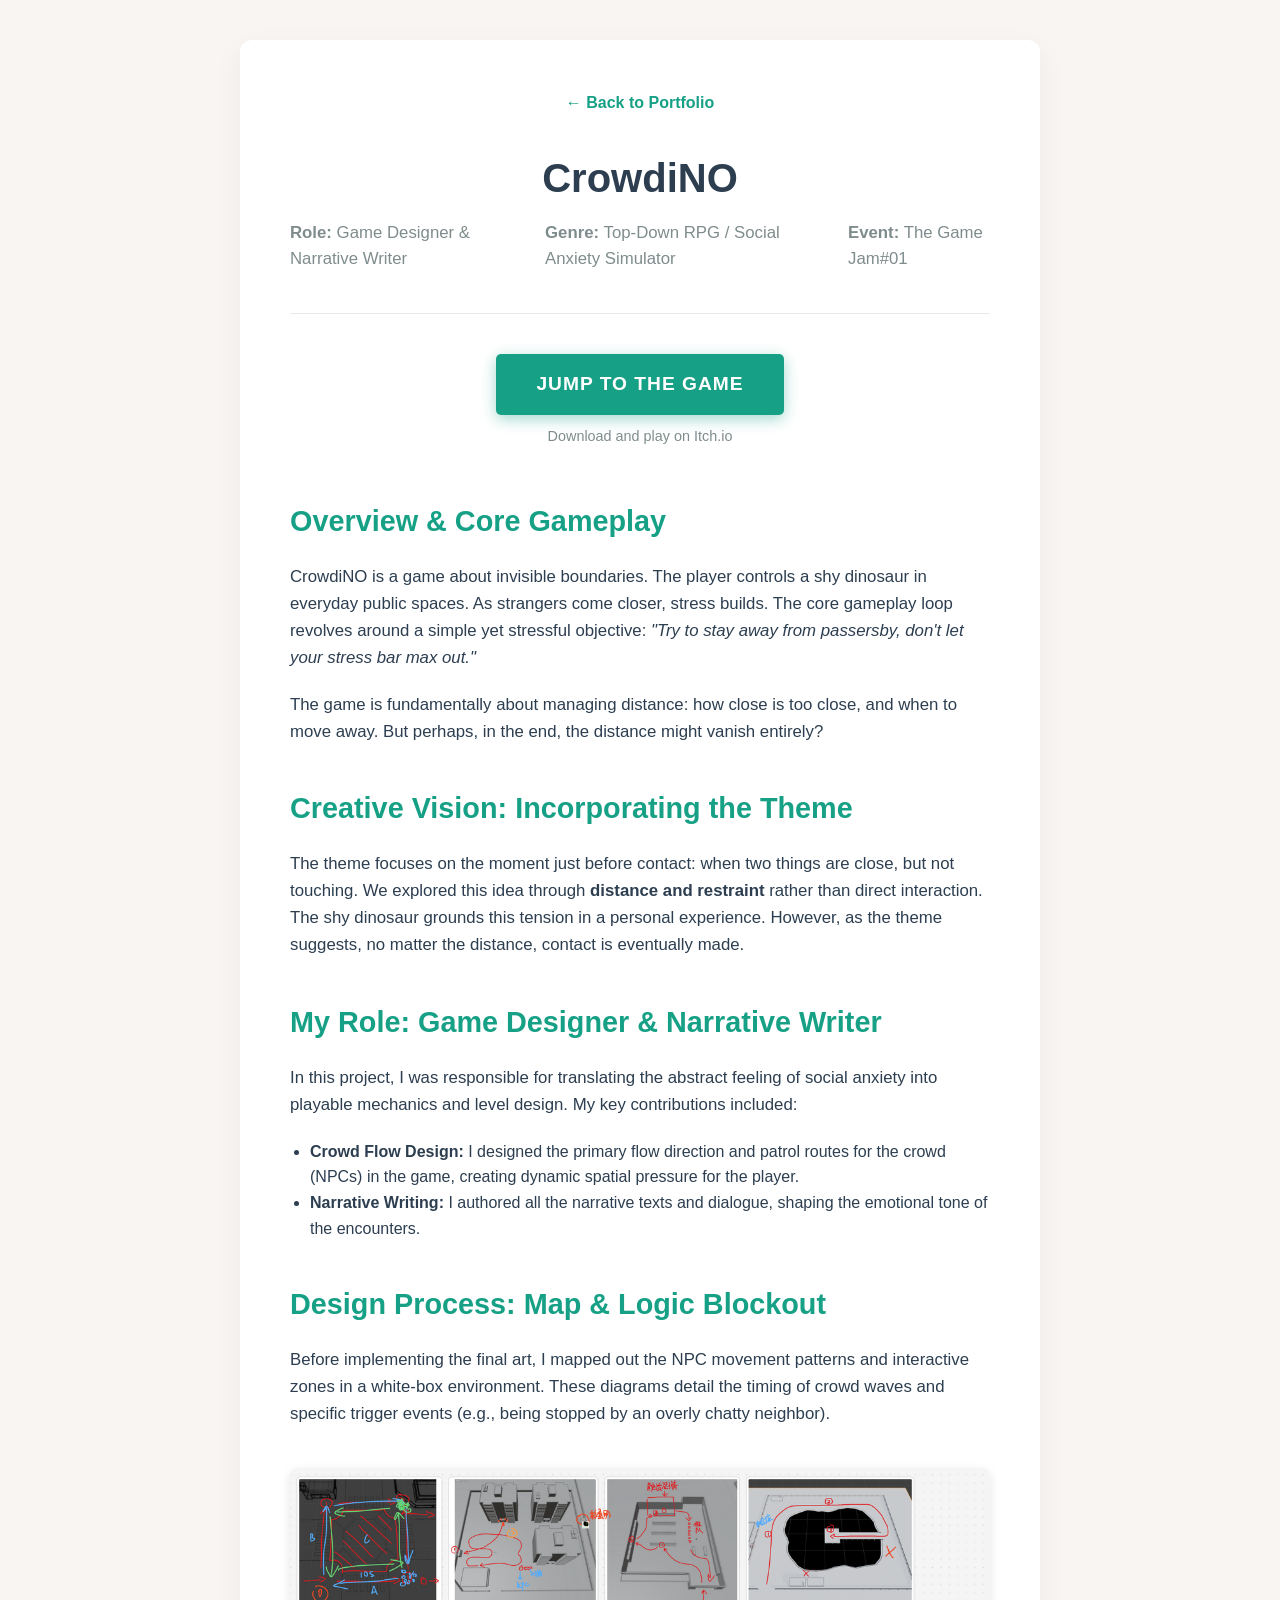
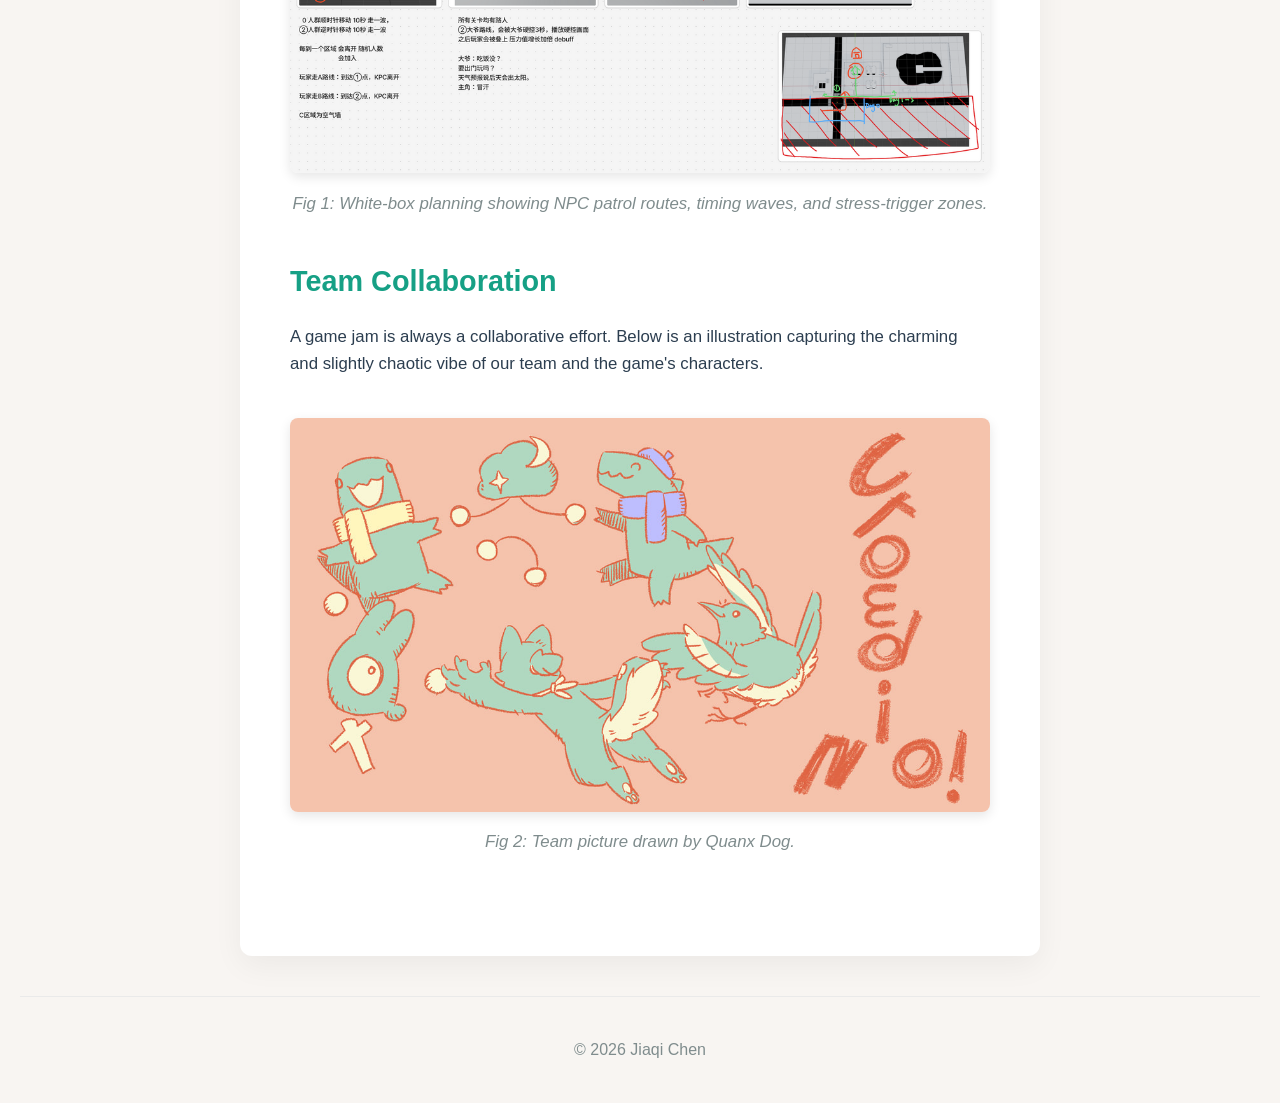
==== project-crowdino.html @ 8ae1489f "Add files via upload" ====
<!DOCTYPE html>
<html lang="en">
<head>
    <meta charset="UTF-8">
    <meta name="viewport" content="width=device-width, initial-scale=1.0">
    <title>CrowdiNO | Jiaqi Chen</title>
    <link rel="stylesheet" href="style.css">
</head>
<body>

    <div class="project-page-container">
        
        <a href="index.html" class="back-link">← Back to Portfolio</a>

        <h1>CrowdiNO</h1>
        <div class="project-meta">
            <p><strong>Role:</strong> Game Designer & Narrative Writer</p>
            <p><strong>Genre:</strong> Top-Down RPG / Social Anxiety Simulator</p>
            <p><strong>Event:</strong> The Game Jam#01</p>
        </div>

        <div style="text-align: center; margin-bottom: 50px;">
            <a href="https://passbykamenrider.itch.io/crowdino" target="_blank" class="btn" style="font-size: 1.2rem; padding: 15px 40px; text-transform: uppercase; font-weight: bold; letter-spacing: 1px; box-shadow: 0 4px 15px rgba(22, 160, 133, 0.4);">
                Jump To The Game
            </a>
            <p style="font-size: 0.9rem; color: #7F8C8D; margin-top: 10px;">Download and play on Itch.io</p>
        </div>

        <h2>Overview & Core Gameplay</h2>
        <p>CrowdiNO is a game about invisible boundaries. The player controls a shy dinosaur in everyday public spaces. As strangers come closer, stress builds. The core gameplay loop revolves around a simple yet stressful objective: <em>"Try to stay away from passersby, don't let your stress bar max out."</em></p>
        <p>The game is fundamentally about managing distance: how close is too close, and when to move away. But perhaps, in the end, the distance might vanish entirely?</p>

        <h2>Creative Vision: Incorporating the Theme</h2>
        <p>The theme focuses on the moment just before contact: when two things are close, but not touching. We explored this idea through <strong>distance and restraint</strong> rather than direct interaction. The shy dinosaur grounds this tension in a personal experience. However, as the theme suggests, no matter the distance, contact is eventually made.</p>

        <h2>My Role: Game Designer & Narrative Writer</h2>
        <p>In this project, I was responsible for translating the abstract feeling of social anxiety into playable mechanics and level design. My key contributions included:</p>
        <ul style="margin-left: 20px; margin-bottom: 30px;">
            <li><strong>Crowd Flow Design:</strong> I designed the primary flow direction and patrol routes for the crowd (NPCs) in the game, creating dynamic spatial pressure for the player.</li>
            <li><strong>Narrative Writing:</strong> I authored all the narrative texts and dialogue, shaping the emotional tone of the encounters.</li>
        </ul>

        <h2>Design Process: Map & Logic Blockout</h2>
        <p>Before implementing the final art, I mapped out the NPC movement patterns and interactive zones in a white-box environment. These diagrams detail the timing of crowd waves and specific trigger events (e.g., being stopped by an overly chatty neighbor).</p>

        <img src="images/CrowdiNO_MapDesign&Logic.png" alt="CrowdiNO Map Design and Logic Flow" class="showcase-img">
        <p class="img-caption">Fig 1: White-box planning showing NPC patrol routes, timing waves, and stress-trigger zones.</p>

        <h2>Team Collaboration</h2>
        <p>A game jam is always a collaborative effort. Below is an illustration capturing the charming and slightly chaotic vibe of our team and the game's characters.</p>

        <img src="images/CrowdiNO_ArtPost.png" alt="CrowdiNO Team Art" class="showcase-img">
        <p class="img-caption" style="margin-bottom: 50px;">Fig 2: Team picture drawn by Quanx Dog.</p>

    </div>

    <footer>
        <p>© 2026 Jiaqi Chen</p>
    </footer>

</body>
</html>
---- style.css ----
/* ================================================== */
/* --- 1. 基础设置与配色 (深邃青 & 柔和金) --- */
/* ================================================== */
:root {
    --bg-color: #F8F5F2;      /* 柔和偏暖的背景 */
    --text-color: #2C3E50;    /* 高级深蓝灰文字 */
    --accent-color: #16A085;  /* 深邃青 (主链接/按钮) */
    --accent-secondary: #F39C12; /* 柔和金 (悬浮点缀) */
    --card-bg: #FFFFFF;        /* 纯白卡片背景 */
}

* {
    margin: 0;
    padding: 0;
    box-sizing: border-box;
}

body {
    font-family: -apple-system, BlinkMacSystemFont, "Segoe UI", Roboto, Helvetica, Arial, sans-serif;
    background-color: var(--bg-color);
    color: var(--text-color);
    line-height: 1.6;
    padding: 0 20px;
    scroll-behavior: smooth;
}

/* ================================================== */
/* --- 2. 导航栏 (Nav) --- */
/* ================================================== */
nav {
    display: flex;
    justify-content: space-between;
    align-items: center;
    padding: 20px 0;
    max-width: 1000px;
    margin: 0 auto;
}

.logo {
    font-size: 1.5rem;
    font-weight: bold;
    color: var(--accent-color); 
}

.nav-links {
    list-style: none;
    display: flex;
    gap: 20px;
}

.nav-links a {
    text-decoration: none;
    color: var(--text-color);
    font-weight: 500;
    transition: color 0.2s;
}

.nav-links a:hover {
    color: var(--accent-secondary); 
}

/* ================================================== */
/* --- 3. 头部自我介绍 (Header) --- */
/* ================================================== */
header {
    text-align: center;
    padding: 80px 0;
    max-width: 800px;
    margin: 0 auto;
}

header h1 {
    font-size: 3rem;
    margin-bottom: 10px;
}

header h2 {
    font-size: 1.5rem;
    color: #7F8C8D; 
    margin-bottom: 20px;
    font-weight: normal;
}

header p {
    font-size: 1.1rem;
    margin-bottom: 30px;
}

/* ================================================== */
/* --- 4. 通用按钮与链接 (Buttons) --- */
/* ================================================== */
.btn, .details-btn {
    display: inline-block;
    padding: 10px 20px;
    background-color: var(--accent-color); 
    color: #fff;
    text-decoration: none;
    border: none;
    border-radius: 5px;
    cursor: pointer;
    font-size: 1rem;
    transition: background-color 0.2s ease, transform 0.1s ease;
    text-align: center;
}

.btn:hover, .details-btn:hover {
    background-color: #1abc9c; /* 悬浮时变亮 */
    transform: translateY(-2px); /* 轻微上浮 */
}

/* ================================================== */
/* --- 5. 主页展示区块 (Grid Layout) --- */
/* ================================================== */
#projects, #gamejams, #ttrpg {
    max-width: 1000px;
    margin: 0 auto 80px auto;
}

#projects h2, #gamejams h2, #ttrpg h2 {
    font-size: 2rem;
    margin-bottom: 30px;
    border-bottom: 2px solid #eaeaea;
    padding-bottom: 10px;
}

.project-grid {
    display: grid;
    /* 自动适应屏幕宽度，最小 300px 一列 */
    grid-template-columns: repeat(auto-fit, minmax(300px, 1fr));
    gap: 30px;
}

/* ================================================== */
/* --- 6. 单个项目卡片 (Cards) --- */
/* ================================================== */
.project-card {
    background-color: var(--card-bg);
    border: 1px solid #eaeaea;
    border-radius: 8px;
    padding: 20px;
    transition: transform 0.2s ease, box-shadow 0.2s ease;
    display: flex;
    flex-direction: column;
}

.project-card:hover {
    transform: translateY(-5px);
    box-shadow: 0 10px 20px rgba(0,0,0,0.05); 
}

/* 卡片里的封面图 */
.project-cover {
    width: 100%;
    height: 200px;
    object-fit: cover; 
    border-radius: 4px;
    margin-bottom: 15px;
    display: block;
    box-shadow: 0 4px 6px rgba(0,0,0,0.05); 
}

.project-card h3 {
    margin-bottom: 10px;
}

.project-card p {
    font-size: 0.95rem;
    color: #555;
    margin-bottom: 20px;
    flex-grow: 1; /* 让文字部分撑满，把按钮挤到最下 */
}

/* ================================================== */
/* --- 7. 技能展示区 (Skills Container) --- */
/* ================================================== */
#skills {
    max-width: 1000px;
    margin: 0 auto 80px auto;
}

#skills h2 {
    font-size: 2rem;
    margin-bottom: 30px;
    border-bottom: 2px solid #eaeaea;
    padding-bottom: 10px;
}

.skills-container {
    background-color: var(--card-bg);
    border: 1px solid #eaeaea;
    border-radius: 8px;
    padding: 30px;
}

.skills-container p {
    margin-bottom: 10px;
    font-size: 1.1rem;
}

/* ================================================== */
/* --- 8. 页脚 (Footer) --- */
/* ================================================== */
footer {
    text-align: center;
    padding: 40px 0;
    border-top: 1px solid #eaeaea;
    color: #7F8C8D;
}

/* ================================================== */
/* --- 9. 独立项目详情页 (Project Details Page) --- */
/* ================================================== */
.project-page-container {
    max-width: 800px; /* 适合阅读的窄版排版，也是白框的总宽度 */
    margin: 40px auto;
    background-color: var(--card-bg);
    padding: 50px;
    border-radius: 12px;
    box-shadow: 0 10px 30px rgba(0,0,0,0.05);
    overflow: hidden; /* 防止任何东西意外溢出白框 */
}

/* ================================================== */
/* ✨ 核心修改点：文字和标题缩窄，留给图片/视频 100% 宽度 ✨ */
/* ================================================== */
.project-page-container h1,
.project-page-container h2,
.project-page-container p,
.project-meta,
.img-caption,
.back-link {
    max-width: 700px; /* 文字最宽只有 700px */
    margin-left: auto; /* 居中文字 */
    margin-right: auto; /* 居中文字 */
}

.project-meta p, .img-caption, .project-page-container p {
    /* 恢复内部文字对齐方式 */
    margin-left: initial;
    margin-right: initial;
    /* max-width 重写以确保内部也遵循 */
    max-width: initial;
}

/* 如果是文字段落或 meta bar，本身也要加上 auto 居中 */
.project-meta, .img-caption, .project-page-container p, .back-link, .project-page-container h2 {
    max-width: 700px;
    margin-left: auto;
    margin-right: auto;
}

/* 职位与工具信息栏 */
.project-meta {
    color: #7F8C8D;
    font-size: 1.1rem;
    margin-bottom: 40px;
    padding-bottom: 20px;
    border-bottom: 1px solid #eaeaea;
    display: flex; /* 让 meta 信息在一行对齐 */
    justify-content: center;
    gap: 40px;
}

.project-page-container h2 {
    font-size: 1.8rem;
    margin: 40px auto 20px auto; /* 顶部/底部 margin，左右 auto 居中 */
    color: var(--accent-color);
}

.project-page-container p {
    margin-bottom: 20px;
    font-size: 1.05rem;
}

.back-link {
    display: inline-block;
    margin-bottom: 30px;
    color: var(--accent-color);
    text-decoration: none;
    font-weight: bold;
    transition: color 0.2s;
    text-align: center;
    width: 100%; /* 确保 back-link 作为 700px 宽度的容器正确居中 */
}

.back-link:hover {
    color: var(--accent-secondary);
}

.project-page-container h1 {
    font-size: 2.5rem;
    margin-bottom: 10px;
    text-align: center;
}

/* 详情页内展示能力的大图 - ✨ 保持在白框内 100% 宽度 ✨ */
.showcase-img {
    width: 100%; /* 占满白框的 100% 宽度 (800px) */
    height: auto;
    border-radius: 8px;
    margin: 20px 0 10px 0;
    box-shadow: 0 4px 12px rgba(0,0,0,0.1);
}

/* 图片下方的注释 (图注) - ✨ 文字区域 (700px) 内居中 ✨ */
.img-caption {
    font-size: 0.9rem;
    color: #7F8C8D;
    text-align: center;
    margin-bottom: 40px;
    font-style: italic;
    max-width: 700px;
    margin-left: auto;
    margin-right: auto;
}

/* ================================================== */
/* --- 10. 视频播放器 (YouTube Embed ✨ 已修复溢出问题 ✨) --- */
/* ================================================== */
.video-container {
    position: relative;
    /* ✨ 核心修改：宽度设置为白框的 100% (800px) ✨ */
    width: 100%; 
    /* ✨ 核心修改：删除原本的向左 margin 偏移 ✨ */
    margin-left: 0; 
    /* 现代 CSS 魔法：锁定 16:9 比例 */
    aspect-ratio: 16 / 9; 
    margin-top: 30px;
    margin-bottom: 50px;
    border-radius: 12px;
    overflow: hidden;
    /* 柔和的阴影，不喧宾夺主 */
    box-shadow: 0 4px 12px rgba(0,0,0,0.1); 
    background-color: #222; /* 视频未加载时的底色 */
}

/* 视频 iframe 占满容器 */
.video-container iframe {
    position: absolute;
    top: 0;
    left: 0;
    width: 100%;
    height: 100%;
    border: none;
}
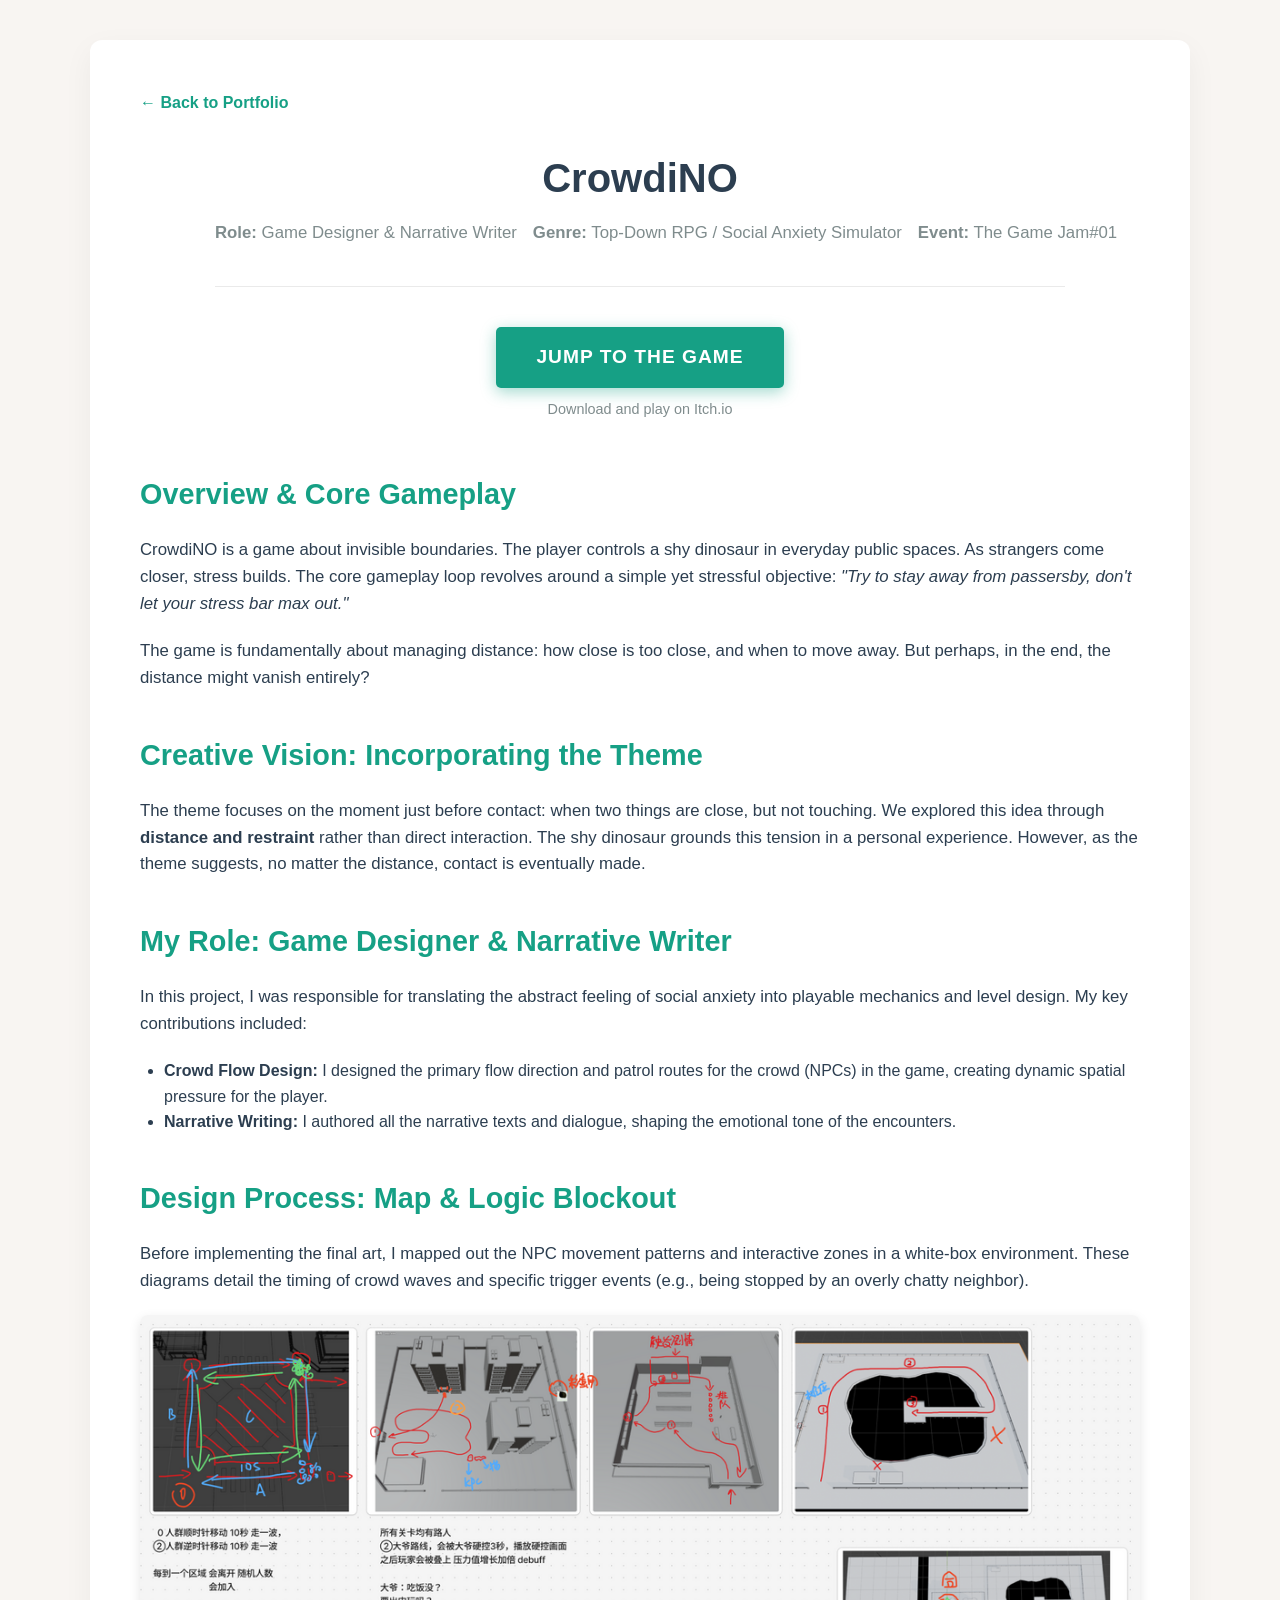
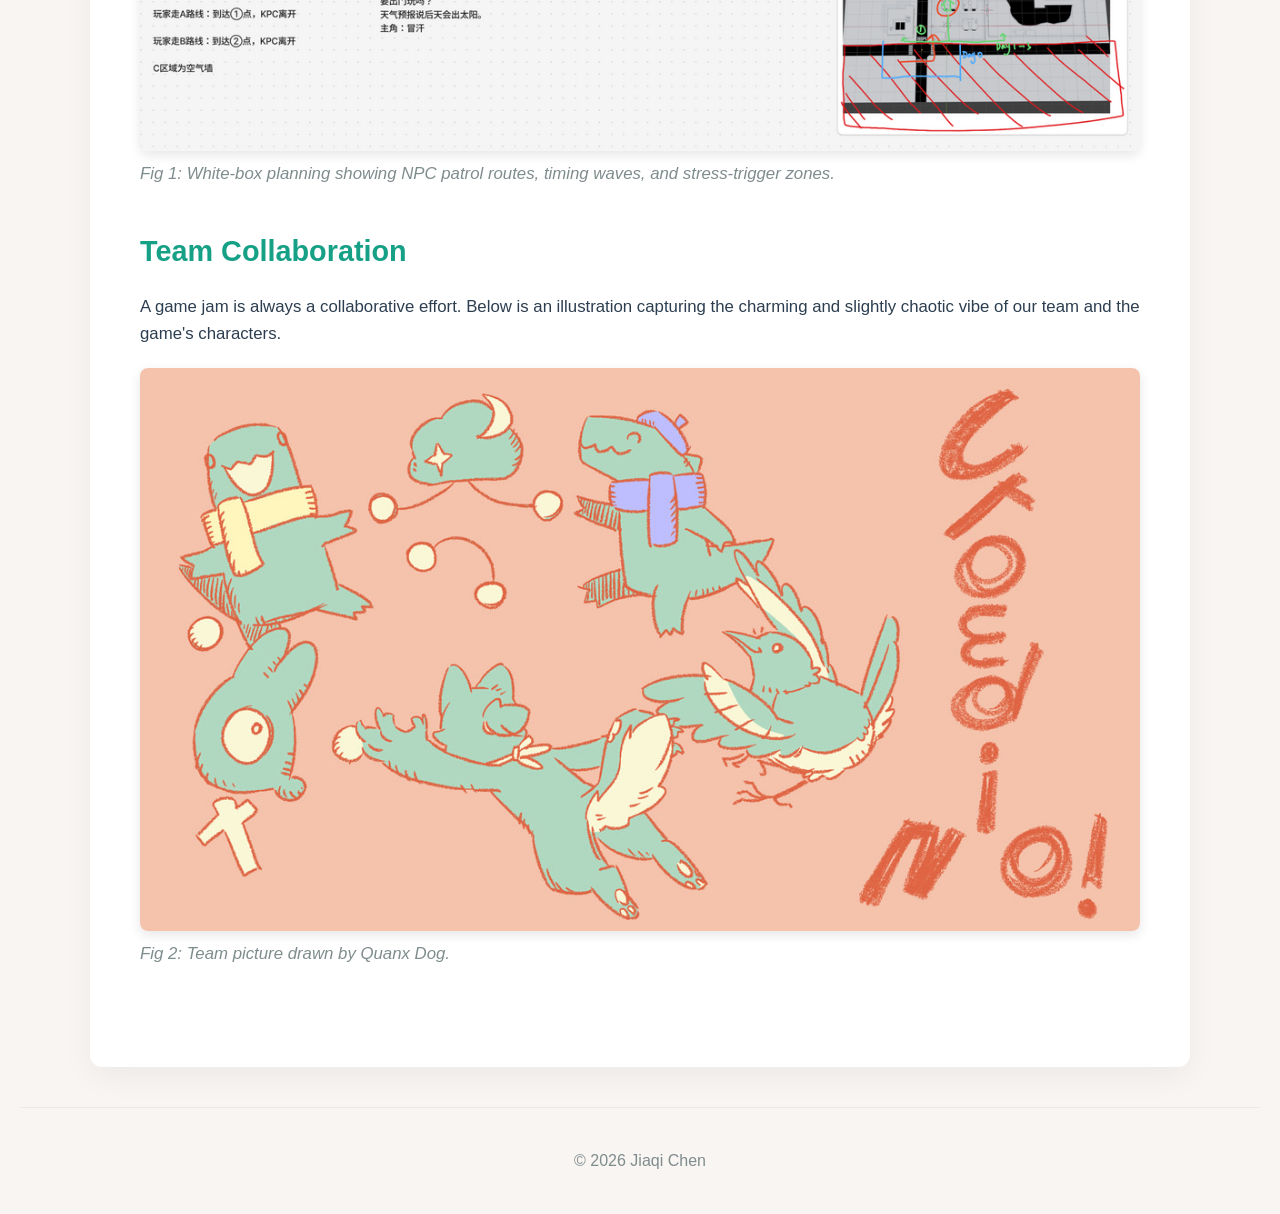
==== commit 4b519ca1: "界面update" ====
--- a/project-crowdino.html
+++ b/project-crowdino.html
@@ -8,18 +8,18 @@
 </head>
 <body>
 
-    <div class="project-page-container">
+    <div class="project-page-container project-page-container--wide">
         
         <a href="index.html" class="back-link">← Back to Portfolio</a>
 
         <h1>CrowdiNO</h1>
-        <div class="project-meta">
+        <div class="project-meta project-meta--compact project-meta--wide">
             <p><strong>Role:</strong> Game Designer & Narrative Writer</p>
             <p><strong>Genre:</strong> Top-Down RPG / Social Anxiety Simulator</p>
             <p><strong>Event:</strong> The Game Jam#01</p>
         </div>
 
-        <div style="text-align: center; margin-bottom: 50px;">
+        <div class="project-cta">
             <a href="https://passbykamenrider.itch.io/crowdino" target="_blank" class="btn" style="font-size: 1.2rem; padding: 15px 40px; text-transform: uppercase; font-weight: bold; letter-spacing: 1px; box-shadow: 0 4px 15px rgba(22, 160, 133, 0.4);">
                 Jump To The Game
             </a>
@@ -35,7 +35,7 @@
 
         <h2>My Role: Game Designer & Narrative Writer</h2>
         <p>In this project, I was responsible for translating the abstract feeling of social anxiety into playable mechanics and level design. My key contributions included:</p>
-        <ul style="margin-left: 20px; margin-bottom: 30px;">
+        <ul class="project-contributions">
             <li><strong>Crowd Flow Design:</strong> I designed the primary flow direction and patrol routes for the crowd (NPCs) in the game, creating dynamic spatial pressure for the player.</li>
             <li><strong>Narrative Writing:</strong> I authored all the narrative texts and dialogue, shaping the emotional tone of the encounters.</li>
         </ul>
@@ -59,4 +59,4 @@
     </footer>
 
 </body>
-</html>+</html>
--- a/style.css
+++ b/style.css
@@ -210,15 +210,95 @@
 /* ================================================== */
 /* --- 9. 独立项目详情页 (Project Details Page) --- */
 /* ================================================== */
-.project-page-container {
-    max-width: 800px; /* 适合阅读的窄版排版，也是白框的总宽度 */
+.project-page-container {
+    max-width: 800px; /* 适合阅读的窄版排版，也是白框的总宽度 */
     margin: 40px auto;
     background-color: var(--card-bg);
     padding: 50px;
     border-radius: 12px;
     box-shadow: 0 10px 30px rgba(0,0,0,0.05);
-    overflow: hidden; /* 防止任何东西意外溢出白框 */
-}
+    overflow: hidden; /* 防止任何东西意外溢出白框 */
+}
+
+.project-page-container--wide {
+    max-width: 1100px;
+}
+
+.project-page-container--medium {
+    max-width: 900px;
+}
+
+.project-page-container.project-page-container--medium > h2,
+.project-page-container.project-page-container--medium > p,
+.project-page-container.project-page-container--medium > .project-contributions {
+    width: 100%;
+    max-width: 100%;
+    margin-left: 0;
+    margin-right: 0;
+    box-sizing: border-box;
+}
+
+.project-page-container.project-page-container--medium > .project-contributions {
+    margin-bottom: 20px;
+    padding-left: 1.5rem;
+}
+
+/* Wide project pages use a consistent inner grid for text and media. */
+.project-page-container.project-page-container--wide > h2,
+.project-page-container.project-page-container--wide > p,
+.project-page-container.project-page-container--wide > .project-contributions {
+    width: 100%;
+    max-width: 100%;
+    margin-left: 0;
+    margin-right: 0;
+    box-sizing: border-box;
+}
+
+.project-page-container.project-page-container--wide > h1,
+.project-page-container.project-page-container--wide > .back-link,
+.project-page-container.project-page-container--wide > .project-cta {
+    width: 100%;
+    max-width: 850px;
+    margin-left: auto;
+    margin-right: auto;
+    box-sizing: border-box;
+}
+
+.project-page-container.project-page-container--wide h1,
+.project-page-container.project-page-container--wide h2,
+.project-page-container.project-page-container--wide p,
+.project-page-container.project-page-container--wide .back-link,
+.project-page-container.project-page-container--wide .img-caption,
+.project-page-container.project-page-container--wide .project-cta {
+    text-align: left;
+}
+
+.project-page-container.project-page-container--wide > h1,
+.project-page-container.project-page-container--wide > .project-cta,
+.project-page-container.project-page-container--wide > .project-cta p {
+    text-align: center;
+}
+
+.project-page-container.project-page-container--wide > .project-cta {
+    margin-bottom: 50px;
+}
+
+.project-page-container.project-page-container--wide > .project-contributions {
+    margin-bottom: 30px;
+    padding-left: 1.5rem;
+}
+
+.project-page-container.project-page-container--wide > .showcase-img {
+    display: block;
+    width: 100%;
+    max-width: 1000px;
+    margin-left: auto;
+    margin-right: auto;
+}
+
+.project-page-container.project-page-container--wide > .img-caption {
+    max-width: 100%;
+}
 
 /* ================================================== */
 /* ✨ 核心修改点：文字和标题缩窄，留给图片/视频 100% 宽度 ✨ */
@@ -250,16 +330,39 @@
 }
 
 /* 职位与工具信息栏 */
-.project-meta {
-    color: #7F8C8D;
-    font-size: 1.1rem;
+.project-meta {
+    color: #7F8C8D;
+    font-size: 1.1rem;
     margin-bottom: 40px;
     padding-bottom: 20px;
     border-bottom: 1px solid #eaeaea;
     display: flex; /* 让 meta 信息在一行对齐 */
     justify-content: center;
-    gap: 40px;
-}
+    gap: 40px;
+}
+
+/* Keep longer project details readable without splitting individual fields. */
+.project-meta--compact {
+    flex-wrap: nowrap;
+    gap: 16px;
+    font-size: 0.9rem;
+}
+
+.project-meta--compact p {
+    white-space: nowrap;
+    font-size: inherit;
+}
+
+.project-meta--wide {
+    max-width: 850px;
+    gap: 16px;
+    font-size: 0.9rem;
+    justify-content: flex-start;
+}
+
+.project-meta--medium {
+    max-width: 800px;
+}
 
 .project-page-container h2 {
     font-size: 1.8rem;
@@ -342,4 +445,4 @@
     width: 100%;
     height: 100%;
     border: none;
-}+}
